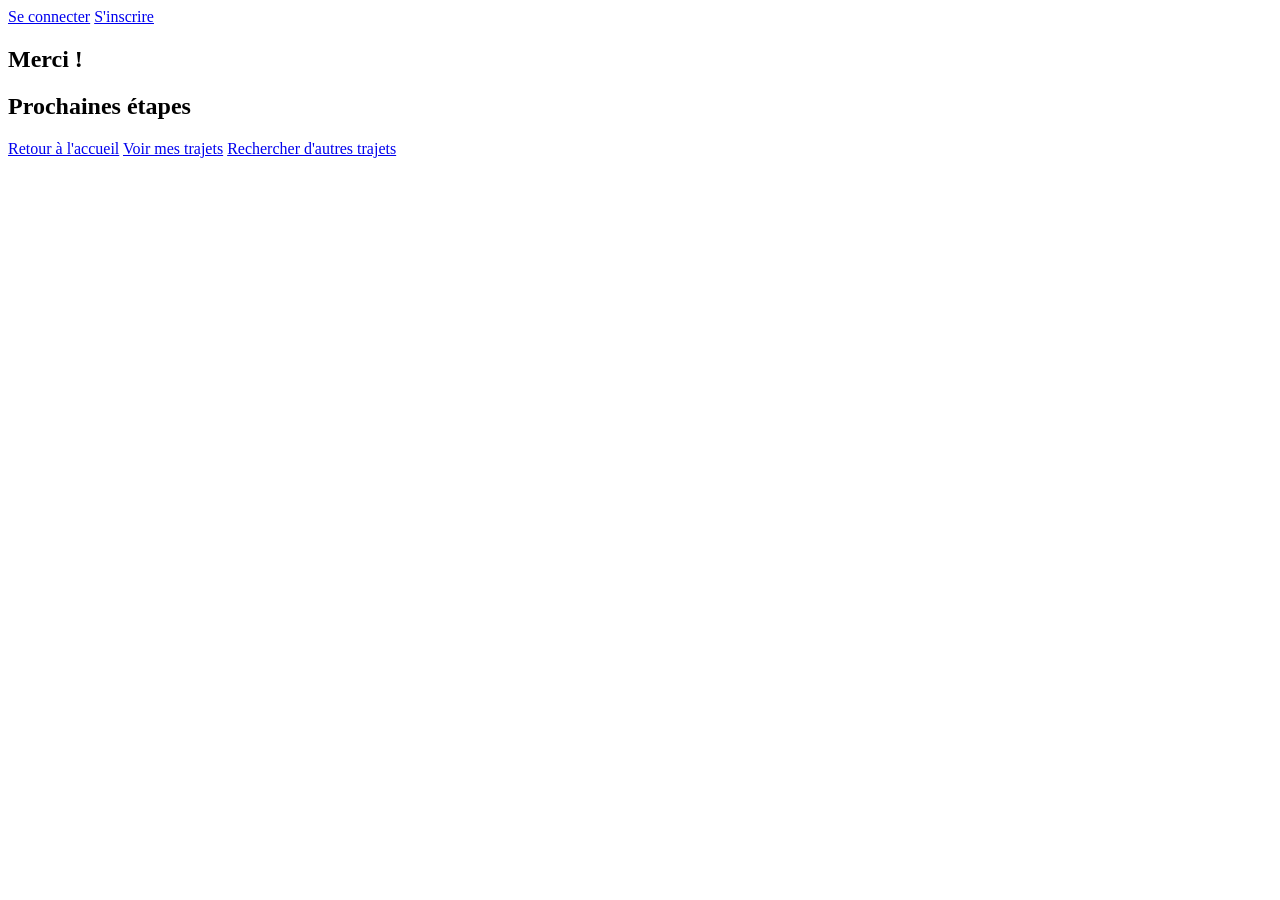
==== frontend/confirmation/confirmation.html @ e8c01308 "Initial commit" ====
<!DOCTYPE html>
<html lang="fr">
<head>
  <meta charset="UTF-8">
  <meta name="viewport" content="width=device-width, initial-scale=1.0">
  <title>BraCovoit — Confirmation</title>
  <link rel="stylesheet" href="confirmation.css">
</head>
<body id="page-confirmation">

  <!-- NAVIGATION — TODO (Dev FS6) -->

  <!-- NE PAS MODIFIER l'id — main.js y affiche l'état de connexion -->
  <div id="nav-session"></div>

  <main>
    <!-- =====================================================================
         MESSAGE DE CONFIRMATION — TODO (Dev FS6)
         Cadre visuel de succès (icône, couleur positive). Le message exact
         est injecté par main.js à partir du paramètre d'URL.

         *** NE PAS MODIFIER l'id — main.js injecte le message ***
         ===================================================================== -->
    <section class="bloc-confirmation">
      <h1>Merci !</h1>
      <p id="confirmation-message"></p>
    </section>

    <!-- PROCHAINES ÉTAPES — TODO (Dev FS6) : mettre en forme ces 3 liens
         (boutons ou cartes de navigation).
         NE PAS MODIFIER les href/id des liens. -->
    <section class="prochaines-etapes">
      <h2>Prochaines étapes</h2>
      <a href="../accueil/index.html">Retour à l'accueil</a>
      <a id="lien-mes-trajets" href="../mes-trajets/mes-trajets.html">Voir mes trajets</a>
      <a href="../recherche/recherche.html">Rechercher d'autres trajets</a>
    </section>
  </main>

  <script src="../functions.js"></script>
  <script src="../main.js"></script>
</body>
</html>
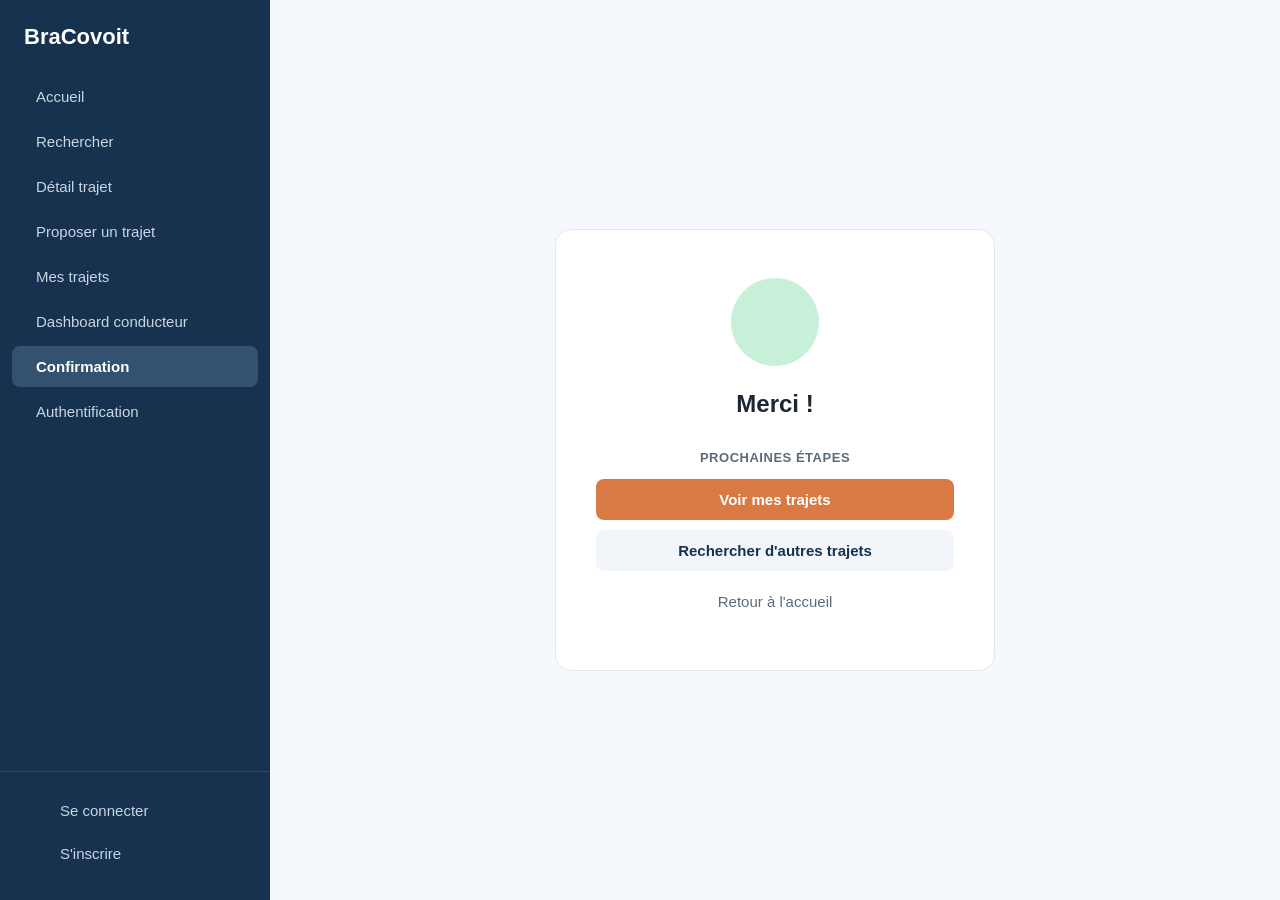
==== commit 3019d6c3: "feature/confirmation-et-trajet" ====
--- a/frontend/confirmation/confirmation.html
+++ b/frontend/confirmation/confirmation.html
@@ -1,3 +1,4 @@
+
 <!DOCTYPE html>
 <html lang="fr">
 <head>
@@ -8,32 +9,39 @@
 </head>
 <body id="page-confirmation">
 
-  <!-- NAVIGATION — TODO (Dev FS6) -->
+  <!-- NAVIGATION -->
+  <nav class="sidebar">
+    <h1 class="sidebar-titre">BraCovoit</h1>
+    <a href="../accueil/index.html">Accueil</a>
+    <a href="../recherche/recherche.html">Rechercher</a>
+    <a href="../trajet/trajet.html">Détail trajet</a>
+    <a href="../proposer/proposer.html">Proposer un trajet</a>
+    <a href="../mes-trajets/mes-trajets.html">Mes trajets</a>
+    <a href="../dashboard/dashboard.html">Dashboard conducteur</a>
+    <a href="confirmation.html" class="active">Confirmation</a>
+    <a href="../login/login.html">Authentification</a>
 
-  <!-- NE PAS MODIFIER l'id — main.js y affiche l'état de connexion -->
-  <div id="nav-session"></div>
+    <!-- NE PAS MODIFIER l'id — main.js y affiche l'état de connexion -->
+    <div id="nav-session"></div>
+  </nav>
 
   <main>
     <!-- =====================================================================
-         MESSAGE DE CONFIRMATION — TODO (Dev FS6)
-         Cadre visuel de succès (icône, couleur positive). Le message exact
-         est injecté par main.js à partir du paramètre d'URL.
-
+         MESSAGE DE CONFIRMATION
          *** NE PAS MODIFIER l'id — main.js injecte le message ***
          ===================================================================== -->
     <section class="bloc-confirmation">
+      <div class="icone-succes" aria-hidden="true"></div>
       <h1>Merci !</h1>
       <p id="confirmation-message"></p>
-    </section>
 
-    <!-- PROCHAINES ÉTAPES — TODO (Dev FS6) : mettre en forme ces 3 liens
-         (boutons ou cartes de navigation).
-         NE PAS MODIFIER les href/id des liens. -->
-    <section class="prochaines-etapes">
-      <h2>Prochaines étapes</h2>
-      <a href="../accueil/index.html">Retour à l'accueil</a>
-      <a id="lien-mes-trajets" href="../mes-trajets/mes-trajets.html">Voir mes trajets</a>
-      <a href="../recherche/recherche.html">Rechercher d'autres trajets</a>
+      <!-- PROCHAINES ÉTAPES — NE PAS MODIFIER les href/id des liens -->
+      <section class="prochaines-etapes">
+        <h2>Prochaines étapes</h2>
+        <a id="lien-mes-trajets" href="../mes-trajets/mes-trajets.html" class="etape etape-principale">Voir mes trajets</a>
+        <a href="../recherche/recherche.html" class="etape">Rechercher d'autres trajets</a>
+        <a href="../accueil/index.html" class="etape etape-discrete">Retour à l'accueil</a>
+      </section>
     </section>
   </main>
 
--- a/frontend/confirmation/confirmation.css
+++ b/frontend/confirmation/confirmation.css
@@ -0,0 +1,151 @@
+:root{
+  --navy:#16324f;
+  --navy-active:#33526f;
+  --bg:#f5f8fc;
+  --card:#ffffff;
+  --border:#e3e8ef;
+  --text:#1b2733;
+  --muted:#5c6b7a;
+  --orange:#d97a44;
+  --orange-dark:#c2652f;
+  --green:#c6f0d8;
+}
+
+*{ box-sizing:border-box; }
+
+body#page-confirmation{
+  margin:0;
+  font-family:"Segoe UI", Arial, sans-serif;
+  background:var(--bg);
+  color:var(--text);
+  display:flex;
+  min-height:100vh;
+}
+
+/* ---------- Sidebar de navigation ---------- */
+.sidebar{
+  width:270px;
+  flex-shrink:0;
+  background:var(--navy);
+  color:#fff;
+  display:flex;
+  flex-direction:column;
+  padding:24px 0;
+}
+.sidebar-titre{
+  font-size:22px;
+  font-weight:700;
+  padding:0 24px 24px;
+  margin:0;
+}
+.sidebar a{
+  display:block;
+  color:#c9d6e3;
+  text-decoration:none;
+  padding:12px 24px;
+  font-size:15px;
+  border-radius:8px;
+  margin:2px 12px;
+}
+.sidebar a.active{
+  background:var(--navy-active);
+  color:#fff;
+  font-weight:600;
+}
+#nav-session{
+  margin-top:auto;
+  padding:16px 24px 0;
+  font-size:14px;
+  color:#c9d6e3;
+  border-top:1px solid rgba(255,255,255,0.12);
+}
+#nav-session:empty{ border-top:none; padding:0; }
+
+/* ---------- Contenu principal centré ---------- */
+main{
+  flex:1;
+  display:flex;
+  align-items:center;
+  justify-content:center;
+  padding:40px;
+}
+
+.bloc-confirmation{
+  background:var(--card);
+  border:1px solid var(--border);
+  border-radius:16px;
+  padding:48px 40px;
+  max-width:440px;
+  width:100%;
+  text-align:center;
+}
+
+.icone-succes{
+  width:88px;
+  height:88px;
+  border-radius:50%;
+  background:var(--green);
+  margin:0 auto 24px;
+}
+
+.bloc-confirmation h1{
+  font-size:24px;
+  margin:0 0 14px;
+}
+
+#confirmation-message{
+  color:var(--muted);
+  font-size:15px;
+  line-height:1.5;
+  margin:0 0 32px;
+}
+
+/* ---------- Prochaines étapes ---------- */
+.prochaines-etapes h2{
+  font-size:13px;
+  text-transform:uppercase;
+  letter-spacing:0.04em;
+  color:var(--muted);
+  margin:0 0 14px;
+  font-weight:600;
+}
+
+.etape{
+  display:block;
+  text-decoration:none;
+  border-radius:8px;
+  padding:12px;
+  font-size:15px;
+  font-weight:600;
+  margin-bottom:10px;
+}
+
+.etape-principale{
+  background:var(--orange);
+  color:#fff;
+}
+.etape-principale:hover{ background:var(--orange-dark); }
+
+.etape:not(.etape-principale):not(.etape-discrete){
+  background:#f2f6fa;
+  color:var(--navy);
+}
+.etape:not(.etape-principale):not(.etape-discrete):hover{
+  background:#e6ecf3;
+}
+
+.etape-discrete{
+  color:var(--muted);
+  font-weight:500;
+  margin-bottom:0;
+}
+.etape-discrete:hover{ color:var(--text); }
+
+/* ---------- Responsive ---------- */
+@media (max-width:760px){
+  body#page-confirmation{ flex-direction:column; }
+  .sidebar{ width:100%; flex-direction:row; flex-wrap:wrap; padding:16px; }
+  .sidebar-titre{ width:100%; padding:0 8px 12px; }
+  #nav-session{ margin-top:0; border-top:none; }
+  main{ padding:24px 16px; }
+}
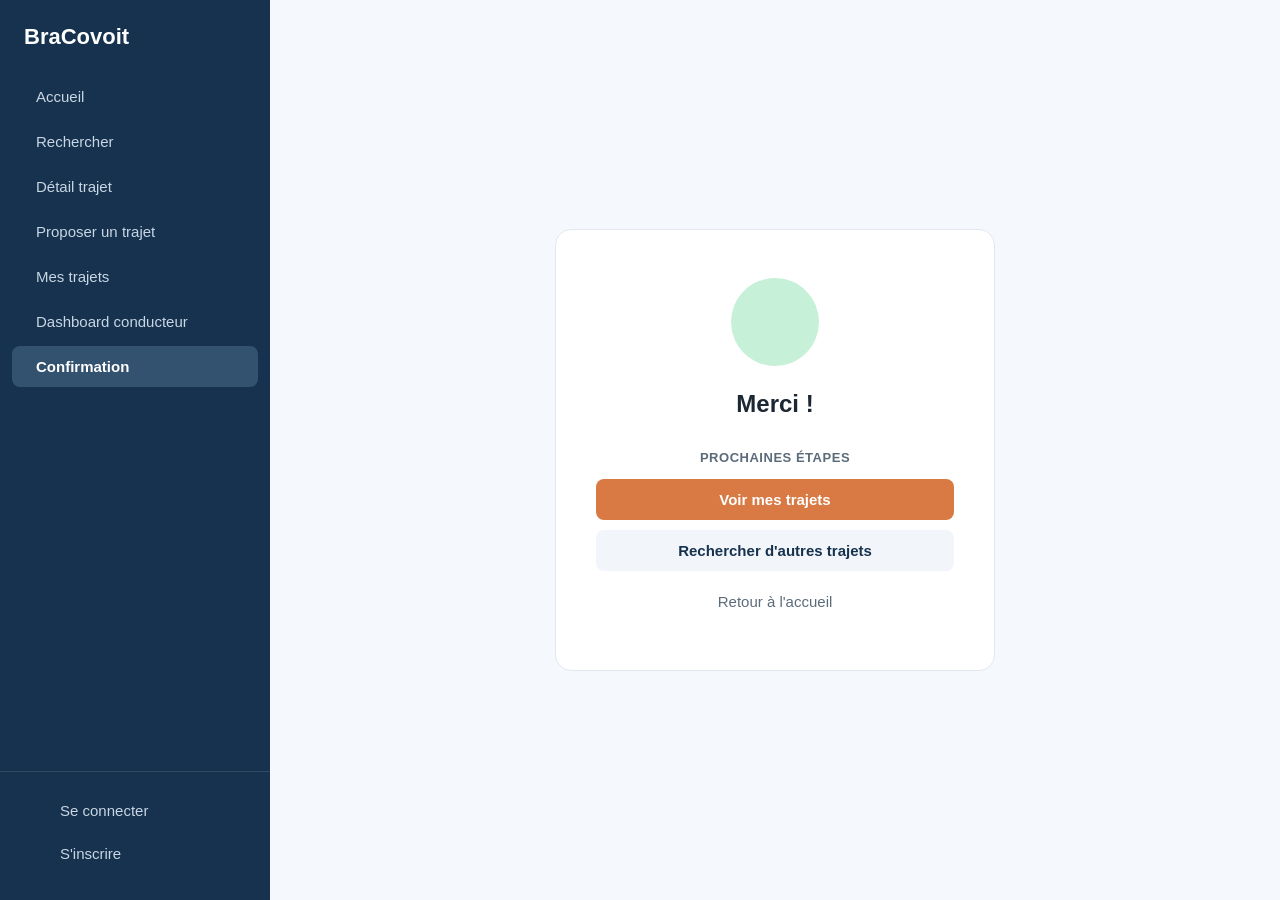
==== commit 01544cd3: "fix: retrait des liens de navigation en doublon et correction du menu dashboard" ====
--- a/frontend/confirmation/confirmation.html
+++ b/frontend/confirmation/confirmation.html
@@ -19,7 +19,6 @@
     <a href="../mes-trajets/mes-trajets.html">Mes trajets</a>
     <a href="../dashboard/dashboard.html">Dashboard conducteur</a>
     <a href="confirmation.html" class="active">Confirmation</a>
-    <a href="../login/login.html">Authentification</a>
 
     <!-- NE PAS MODIFIER l'id — main.js y affiche l'état de connexion -->
     <div id="nav-session"></div>
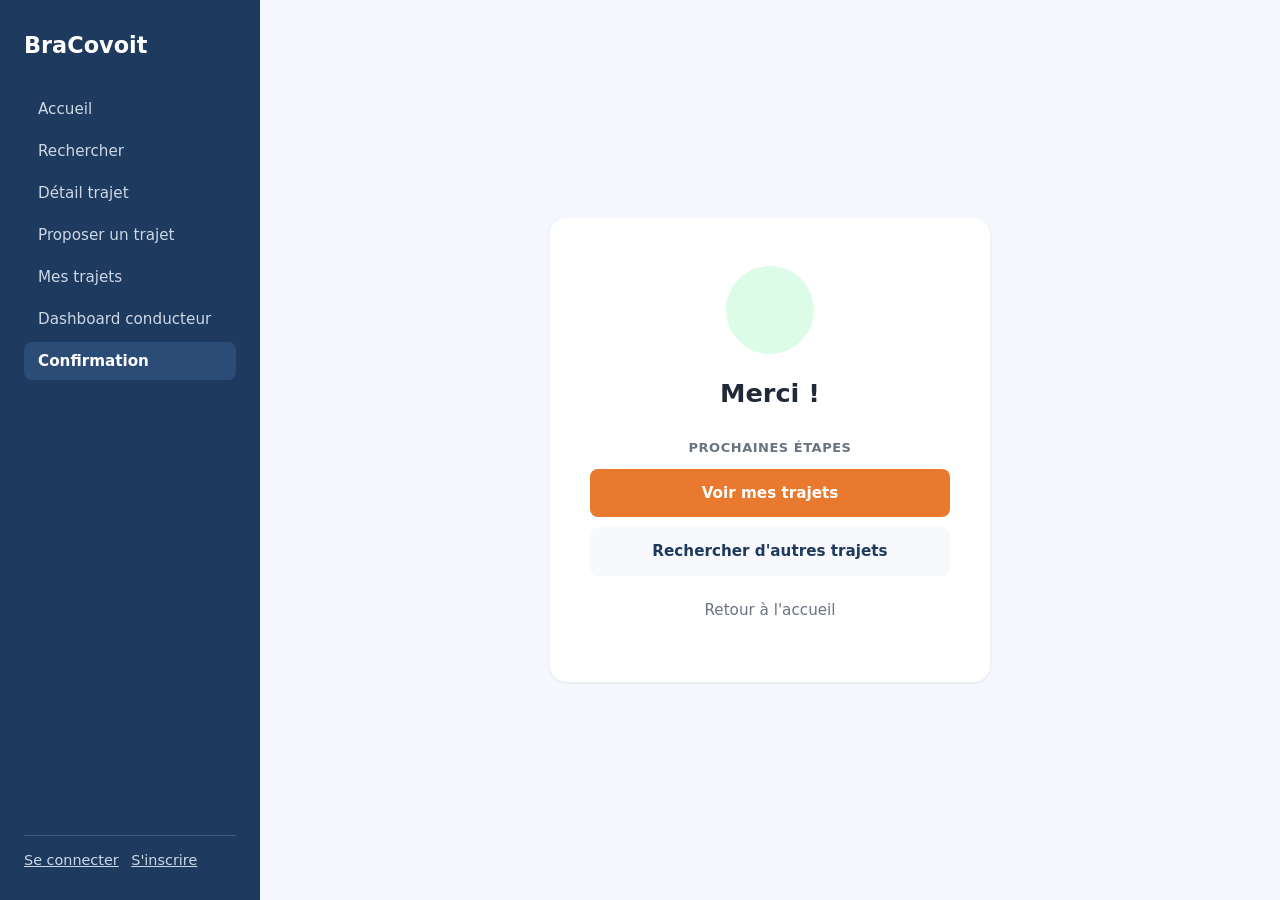
==== commit 19452894: "fix: harmonisation du style des pages confirmation et trajet" ====
--- a/frontend/confirmation/confirmation.html
+++ b/frontend/confirmation/confirmation.html
@@ -11,7 +11,7 @@
 
   <!-- NAVIGATION -->
   <nav class="sidebar">
-    <h1 class="sidebar-titre">BraCovoit</h1>
+    <p class="sidebar-titre">BraCovoit</p>
     <a href="../accueil/index.html">Accueil</a>
     <a href="../recherche/recherche.html">Rechercher</a>
     <a href="../trajet/trajet.html">Détail trajet</a>
--- a/frontend/confirmation/confirmation.css
+++ b/frontend/confirmation/confirmation.css
@@ -1,78 +1,105 @@
-:root{
-  --navy:#16324f;
-  --navy-active:#33526f;
-  --bg:#f5f8fc;
-  --card:#ffffff;
-  --border:#e3e8ef;
-  --text:#1b2733;
-  --muted:#5c6b7a;
-  --orange:#d97a44;
-  --orange-dark:#c2652f;
-  --green:#c6f0d8;
+:root {
+  --bleu-marine: #1e3a5f;
+  --bleu-marine-clair: #2c4c78;
+  --orange: #e8792e;
+  --orange-hover: #d5691f;
+  --fond-clair: #f4f7fb;
+  --blanc: #ffffff;
+  --texte-fonce: #1f2937;
+  --texte-gris: #6b7280;
+  --bordure: #dbe2ea;
+
+  --vert-succes: #dcfce7;
+  --vert-succes-fonce: #166534;
 }
 
 *{ box-sizing:border-box; }
 
 body#page-confirmation{
-  margin:0;
-  font-family:"Segoe UI", Arial, sans-serif;
-  background:var(--bg);
-  color:var(--text);
-  display:flex;
-  min-height:100vh;
+  margin: 0;
+  font-family: "Segoe UI", system-ui, sans-serif;
+  background: var(--fond-clair);
+  color: var(--texte-fonce);
+  display: flex;
+  min-height: 100vh;
 }
 
 /* ---------- Sidebar de navigation ---------- */
-.sidebar{
-  width:270px;
-  flex-shrink:0;
-  background:var(--navy);
-  color:#fff;
-  display:flex;
-  flex-direction:column;
-  padding:24px 0;
-}
-.sidebar-titre{
-  font-size:22px;
-  font-weight:700;
-  padding:0 24px 24px;
-  margin:0;
-}
-.sidebar a{
+.sidebar {
+    width: 260px;
+    flex-shrink: 0;
+    background-color: var(--bleu-marine);
+    color: var(--blanc);
+    display: flex;
+    flex-direction: column;
+    padding: 32px 24px;
+}
+.sidebar-titre {
+    font-size: 1.4rem;
+    font-weight: 700;
+    margin: 0 0 32px;
+}
+
+/* '>' est le sélecteur d'enfant direct pour cette side bar (les petits enfant a ne sont pas pris)*/
+.sidebar > a {
   display:block;
-  color:#c9d6e3;
+  padding:10px 14px;
+  margin-bottom:4px;
+  border-radius:8px;
+  color:#cdd8e6;
   text-decoration:none;
-  padding:12px 24px;
-  font-size:15px;
-  border-radius:8px;
-  margin:2px 12px;
-}
-.sidebar a.active{
-  background:var(--navy-active);
-  color:#fff;
-  font-weight:600;
-}
+  font-size:.95rem;
+}
+
+.sidebar > a:hover {
+    background-color: var(--bleu-marine-clair);
+    color: var(--blanc);
+}
+
+.sidebar > a.active {
+    background-color: var(--bleu-marine-clair);
+    color: var(--blanc);
+    font-weight: 600;
+}
+
+.sidebar > a:last-of-type{
+    margin-bottom:auto;
+}
+
 #nav-session{
-  margin-top:auto;
-  padding:16px 24px 0;
-  font-size:14px;
-  color:#c9d6e3;
-  border-top:1px solid rgba(255,255,255,0.12);
-}
-#nav-session:empty{ border-top:none; padding:0; }
+    margin-top:auto;
+    padding-top:16px;
+    border-top:1px solid rgba(255,255,255,.15);
+    font-size:.9rem;
+    color:var(--blanc);
+}
+
+#nav-session a{
+    color:#cdd8e6;
+    text-decoration:underline;
+    margin-right:8px;
+}
+
+#nav-session a:hover{
+    color:var(--blanc);
+}
+
+#nav-session:empty{
+    display:none;
+}
 
 /* ---------- Contenu principal centré ---------- */
 main{
-  flex:1;
-  display:flex;
-  align-items:center;
-  justify-content:center;
-  padding:40px;
+    flex-grow:1;
+    display:flex;
+    align-items:center;
+    justify-content:center;
+    padding:40px 48px;
 }
 
 .bloc-confirmation{
-  background:var(--card);
-  border:1px solid var(--border);
+  background: var(--blanc);
+  box-shadow:0 1px 3px rgba(0,0,0,.08);
   border-radius:16px;
   padding:48px 40px;
   max-width:440px;
@@ -84,20 +111,20 @@
   width:88px;
   height:88px;
   border-radius:50%;
-  background:var(--green);
+  background:var(--vert-succes);
   margin:0 auto 24px;
 }
 
 .bloc-confirmation h1{
-  font-size:24px;
+  font-size:1.6rem;
   margin:0 0 14px;
 }
 
 #confirmation-message{
-  color:var(--muted);
-  font-size:15px;
-  line-height:1.5;
-  margin:0 0 32px;
+  color: var(--texte-gris);
+  font-size: .95rem;
+  line-height: 1.6;
+  margin: 0 0 32px;
 }
 
 /* ---------- Prochaines étapes ---------- */
@@ -105,7 +132,7 @@
   font-size:13px;
   text-transform:uppercase;
   letter-spacing:0.04em;
-  color:var(--muted);
+  color: var(--texte-gris);
   margin:0 0 14px;
   font-weight:600;
 }
@@ -115,37 +142,64 @@
   text-decoration:none;
   border-radius:8px;
   padding:12px;
-  font-size:15px;
+  font-size:.95rem;
+  color:var(--texte-gris);
+  line-height:1.6;
   font-weight:600;
   margin-bottom:10px;
+
+  transition: background-color .2s ease, color .2s ease;
 }
 
 .etape-principale{
   background:var(--orange);
   color:#fff;
 }
-.etape-principale:hover{ background:var(--orange-dark); }
+.etape-principale:hover{
+  background:var(--orange-hover);
+}
 
 .etape:not(.etape-principale):not(.etape-discrete){
-  background:#f2f6fa;
-  color:var(--navy);
+  background:#f7f9fc;
+  color: var(--bleu-marine);
 }
 .etape:not(.etape-principale):not(.etape-discrete):hover{
   background:#e6ecf3;
 }
 
 .etape-discrete{
-  color:var(--muted);
+  color: var(--texte-gris);
   font-weight:500;
   margin-bottom:0;
 }
-.etape-discrete:hover{ color:var(--text); }
+.etape-discrete:hover{ color: var(--texte-fonce); }
 
 /* ---------- Responsive ---------- */
-@media (max-width:760px){
-  body#page-confirmation{ flex-direction:column; }
-  .sidebar{ width:100%; flex-direction:row; flex-wrap:wrap; padding:16px; }
-  .sidebar-titre{ width:100%; padding:0 8px 12px; }
-  #nav-session{ margin-top:0; border-top:none; }
-  main{ padding:24px 16px; }
-}
+@media (max-width:768px){
+
+  body#page-confirmation{
+      flex-direction:column;
+  }
+
+  .sidebar{
+      width:100%;
+      padding:20px;
+  }
+
+  .sidebar-titre{
+      margin-bottom:20px;
+  }
+
+  main{
+      padding:24px 20px;
+  }
+
+  .bloc-confirmation{
+      padding:32px 24px;
+  }
+
+  #nav-session{
+      margin-top:16px;
+  }
+
+}
